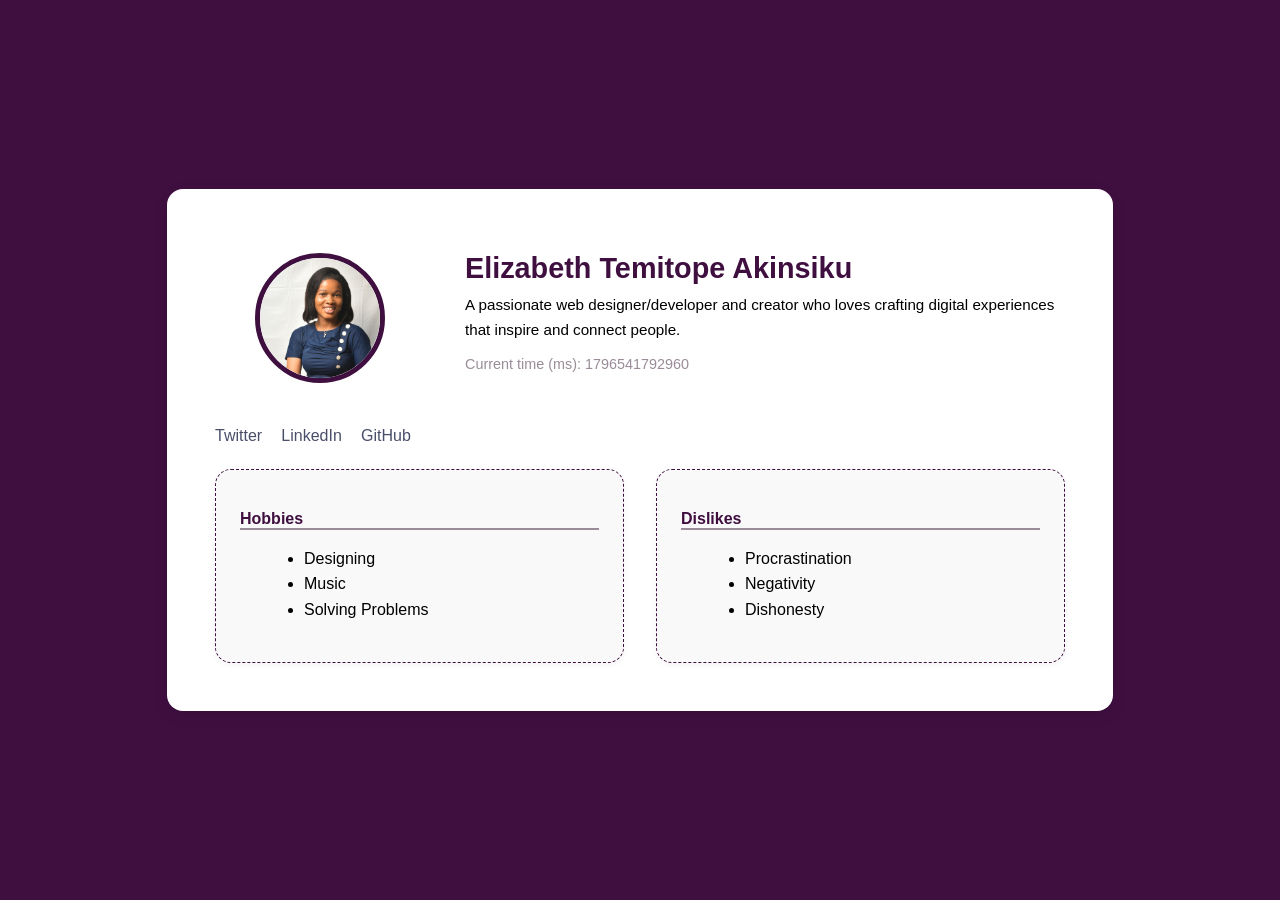
==== index.html @ b0f7c402 "Profile Card Component" ====
<!DOCTYPE html>
<html lang="en">
<head>
  <meta charset="UTF-8" />
  <meta name="viewport" content="width=device-width, initial-scale=1.0" />
  <title>Profile Card</title>
  <link rel="stylesheet" href="styles.css" />
</head>
<body>
  <main>
    <article class="profile-card" data-testid="test-profile-card">
      <div class="profile-header">
        <figure class="avatar-container">
          <img
            src="/DGF_6812 copy.jpg"
            alt="User Avatar"
            data-testid="test-user-avatar"
          />
        </figure>
        <div class="user-info">
          <h2 data-testid="test-user-name">Elizabeth Temitope Akinsiku</h2>
          <p class="bio" data-testid="test-user-bio">
            A passionate web designer/developer and creator who loves crafting
            digital experiences that inspire and connect people.
          </p>
          <p class="time">
            Current time (ms): <span data-testid="test-user-time"></span>
          </p>
        </div>
      </div>

      <nav class="social-nav" aria-label="Social Links">
        <ul class="social-links" data-testid="test-user-social-links">
          <li>
            <a
              href="https://twitter.com"
              target="_blank"
              rel="noopener noreferrer"
              data-testid="test-user-social-twitter"
            >Twitter</a>
          </li>
          <li>
            <a
              href="https://linkedin.com"
              target="_blank"
              rel="noopener noreferrer"
              data-testid="test-user-social-linkedin"
            >LinkedIn</a>
          </li>
          <li>
            <a
              href="https://github.com"
              target="_blank"
              rel="noopener noreferrer"
              data-testid="test-user-social-github"
            >GitHub</a>
          </li>
        </ul>
      </nav>

      <div class="extra-info">
        <section class="hobbies">
          <h3>Hobbies</h3>
          <ul data-testid="test-user-hobbies">
            <li>Designing</li>
            <li>Music</li>
            <li>Solving Problems</li>
          </ul>
        </section>

        <section class="dislikes">
          <h3>Dislikes</h3>
          <ul data-testid="test-user-dislikes">
            <li>Procrastination</li>
            <li>Negativity</li>
            <li>Dishonesty</li>
          </ul>
        </section>
      </div>
    </article>
  </main>

  <script src="script.js"></script>
</body>
</html>
---- styles.css ----
:root {
  --primary: #4a4e69;
  --secondary: #9a8c98;
  --bg: #3f0f40;
  --text: #22223b;
  --radius: 16px;
}

* {
  box-sizing: border-box;
}

body {
  margin: 0;
  font-family: "Poppins", sans-serif;
  background: var(--bg);
  color: var(--text);
  display: flex;
  justify-content: center;
  align-items: center;
  min-height: 100vh;
  padding: 1rem;
}

/*Profile Card Base Styles*/
.profile-card {
  background: #FFF;
  border-radius: var(--radius);
  box-shadow: 0 5px 15px rgba(0, 0, 0, 0.1);
  padding: 2rem;
  width: 100%;
  max-width: 900px;
  display: flex;
  flex-direction: column;
  gap: 1.5rem;
  transition: transform 0.2s ease;
}

.profile-card:hover {
  transform: translateY(-3px);
}

/*Profile Header Section*/
.profile-header {
  display: flex;
  flex-direction: column;
  align-items: center;
  text-align: center;
  gap: 1.5rem;
}

.avatar-container img {
  width: 120px;
  height: 120px;
  border-radius: 50%;
  object-fit: cover;
  border-style: solid;
  border-width: 5px;
  border-color: #3f0f40;
}

.user-info h2 {
  font-size: 1.4rem;
  margin: 0;
  color:#3f0f40;
}

.user-info .bio {
  margin: 0.5rem 0;
  font-size: 0.95rem;
  line-height: 1.6;
  color: #000000;
  max-width: 600px;
}

.time {
  font-size: 0.9rem;
  color: var(--secondary);
}

/*Social Links*/
.social-nav {
  text-align: center;
}

.social-links {
  list-style: none;
  padding: 0;
  margin: 0;
  display: flex;
  justify-content: center;
  flex-wrap: wrap;
  gap: 1.2rem;
}

.social-links a {
  color: var(--primary);
  text-decoration: none;
  font-weight: 500;
  transition: color 0.2s ease;
}

.social-links a:hover,
.social-links a:focus {
  color: var(--secondary);
  text-decoration: underline;
  outline: none;
}

/*Extra Info (Hobbies/Dislikes)*/
.extra-info {
  display: grid;
  grid-template-columns: 1fr;
  gap: 1.5rem;
}

.extra-info section {
  background: #f9f9f9;
  border-radius: var(--radius);
  border-width: 1px;
  border-style: dashed;
  border-color: #3f0f40;
  padding: 1rem 1.2rem;
  box-shadow: 0 2px 6px rgba(0, 0, 0, 0.05);
}

.extra-info h3 {
  border-bottom: 2px solid var(--secondary);
  margin-bottom: 0.5rem;
  font-size: 1rem;
  color:#3f0f40;
}

.extra-info ul {
  list-style: disc;
  margin-left: 1.5rem;
  line-height: 1.6;
  color:#000000;
}

/*RESPONSIVENESS*/

/* Tablet (≥600px) */
@media (min-width: 600px) {
  .profile-card {
    padding: 2.5rem;
  }

  .profile-header {
    flex-direction: row;
    align-items: center;
    text-align: left;
    justify-content: flex-start;
    gap: 2rem;
  }

  .avatar-container img {
    width: 130px;
    height: 130px;
  }

  .user-info {
    flex: 1;
  }

  .social-links {
    justify-content: flex-start;
  }

  .extra-info {
    grid-template-columns: repeat(2, 1fr);
  }
}

/* Desktop (≥1024px) */
@media (min-width: 1024px) {
  .profile-card {
    flex-direction: column;
    padding: 3rem;
    max-width: 950px;
  }

  .profile-header {
    gap: 2.5rem;
  }

  .user-info h2 {
    font-size: 1.8rem;
  }

  .bio {
    font-size: 1rem;
  }

  .extra-info {
    grid-template-columns: repeat(2, 1fr);
    gap: 2rem;
  }

  .extra-info section {
    padding: 1.5rem;
  }
}
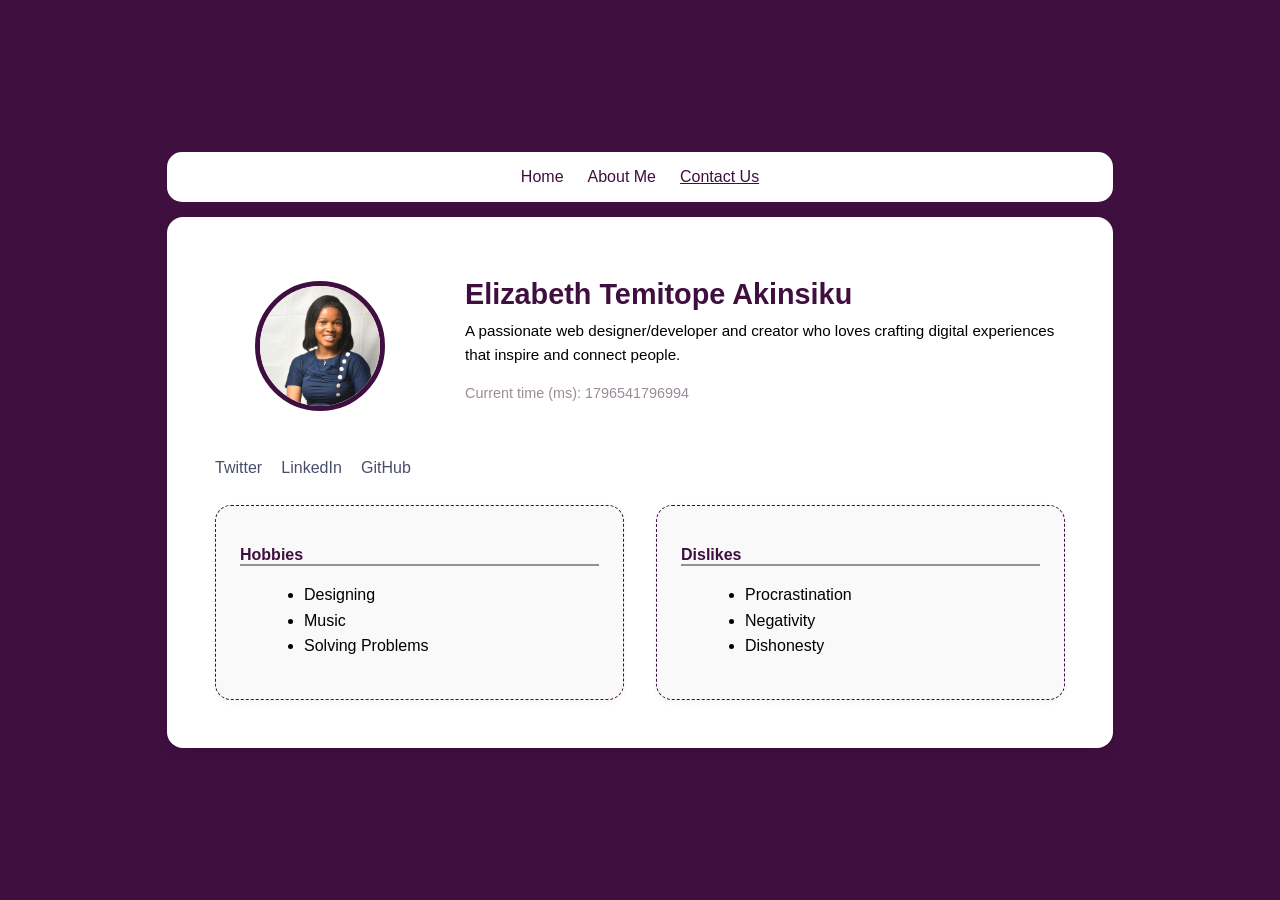
==== commit a7d20966: "Stage 1 task" ====
--- a/index.html
+++ b/index.html
@@ -8,11 +8,19 @@
 </head>
 <body>
   <main>
+    <header>
+      <nav class="navbar">
+        <a href="index.html">Home</a>
+        <a href="about.html">About Me</a>
+        <a href="contact.html" class="active">Contact Us</a>
+      </nav>
+    </header>
+    
     <article class="profile-card" data-testid="test-profile-card">
       <div class="profile-header">
         <figure class="avatar-container">
           <img
-            src="/DGF_6812 copy.jpg"
+            src="Asset/DGF_6812 copy.jpg"
             alt="User Avatar"
             data-testid="test-user-avatar"
           />
@@ -33,7 +41,7 @@
         <ul class="social-links" data-testid="test-user-social-links">
           <li>
             <a
-              href="https://twitter.com"
+              href="https://x.com/ellizarconsult"
               target="_blank"
               rel="noopener noreferrer"
               data-testid="test-user-social-twitter"
@@ -41,7 +49,7 @@
           </li>
           <li>
             <a
-              href="https://linkedin.com"
+              href="https://www.linkedin.com/in/elizabeth-akinsiku/"
               target="_blank"
               rel="noopener noreferrer"
               data-testid="test-user-social-linkedin"
@@ -49,7 +57,7 @@
           </li>
           <li>
             <a
-              href="https://github.com"
+              href="https://github.com/elizabethakinsiku"
               target="_blank"
               rel="noopener noreferrer"
               data-testid="test-user-social-github"
--- a/styles.css
+++ b/styles.css
@@ -1,3 +1,4 @@
+/*THE CSS FOR PROFILE CARD*/
 :root {
   --primary: #4a4e69;
   --secondary: #9a8c98;
@@ -201,3 +202,150 @@
     padding: 1.5rem;
   }
 }
+
+/*The CSS FOR ABOUT AND CONTACT PAGE*/
+
+.contact, .about {
+  font-family: 'Poppins', sans-serif;
+  margin: 0;
+  padding: 0;
+}
+
+.about h2, p, ul{
+  color: #ffffff;
+  line-height: 1.6;
+}
+
+.navbar {
+  display: flex;
+  justify-content: center;
+  gap: 1.5rem;
+  background: #ffffff;
+  padding: 1rem;
+  border-radius: 15px;
+  margin-bottom: 15px;
+}
+.navbar a {
+  color: #3f0f40;
+  text-decoration: none;
+  font-weight: 500;
+}
+.navbar a.active {
+  text-decoration: underline;
+  color:#3f0f40;
+}
+
+.about {
+  max-width: 700px;
+  margin: auto;
+  padding: 1.5rem;
+}
+
+/*CONTACT FORM STYLES*/
+form {
+  display: flex;
+  flex-direction: column;
+  width: 100%;
+  max-width: 900px;
+}
+
+.form-group {
+  display: flex;
+  flex-direction: column;
+}
+
+input, textarea {
+  padding: 0.75rem;
+  border: 1px solid #aaa;
+  border-radius: 5px;
+}
+
+.formfield{color:#ffffff;}
+
+button {
+  background: linear-gradient(
+    -30deg,
+    #ffffff 60%,
+    #ba6bbc 80%,
+    #3f0f40 100%
+  );
+  cursor: pointer;
+  box-shadow: 0 4px 8px rgba(63, 15, 64, 0.2);
+  transition: all 0.3s ease;
+  color: #3f0f40;
+  font-size: 16px;
+  font-weight: 800;
+  padding: 0.8rem;
+  border: none;
+  border-radius: 5px;
+  cursor: pointer;
+}
+
+button:hover,
+input[type="submit"]:hover {
+  background: linear-gradient(
+    30deg,
+    #ffffff 40%,
+    #ba6bbc 70%,
+    #3f0f40 100%
+  );
+  transform: translateY(-2px);
+  box-shadow: 0 6px 12px rgba(63, 15, 64, 0.25);
+}
+
+.error {
+  color: red;
+  font-size: 0.875rem;
+}
+
+.success {
+  color: #ffffff;
+  font-weight: 500;
+  margin-top: 1rem;
+}
+
+/* Responsive Layout */
+@media (min-width: 1024px) {
+  .contact {
+    padding: 2.5rem;
+}
+}
+
+@media (max-width: 768px) {
+  .contact {
+    font-size: 1.7em;
+  }
+  
+  .contact nav {
+    font-size: 0.9em;
+    padding: 10px;
+  }
+  
+  input, textarea, button {
+    font-size: 0.95em;
+  }
+}
+
+@media (max-width: 480px) {
+  .contact h1 {
+    font-size: 1.5em;
+  }
+  
+  .contact nav {
+    display: flex;
+    flex-direction: column;
+    gap: 10px;
+  }
+  
+  .contact nav a {
+    display: block;
+  }
+}
+
+/* Responsive layout */
+@media (max-width: 768px) {
+  .aboutme {
+    padding: 1rem;
+  }
+  }
+
